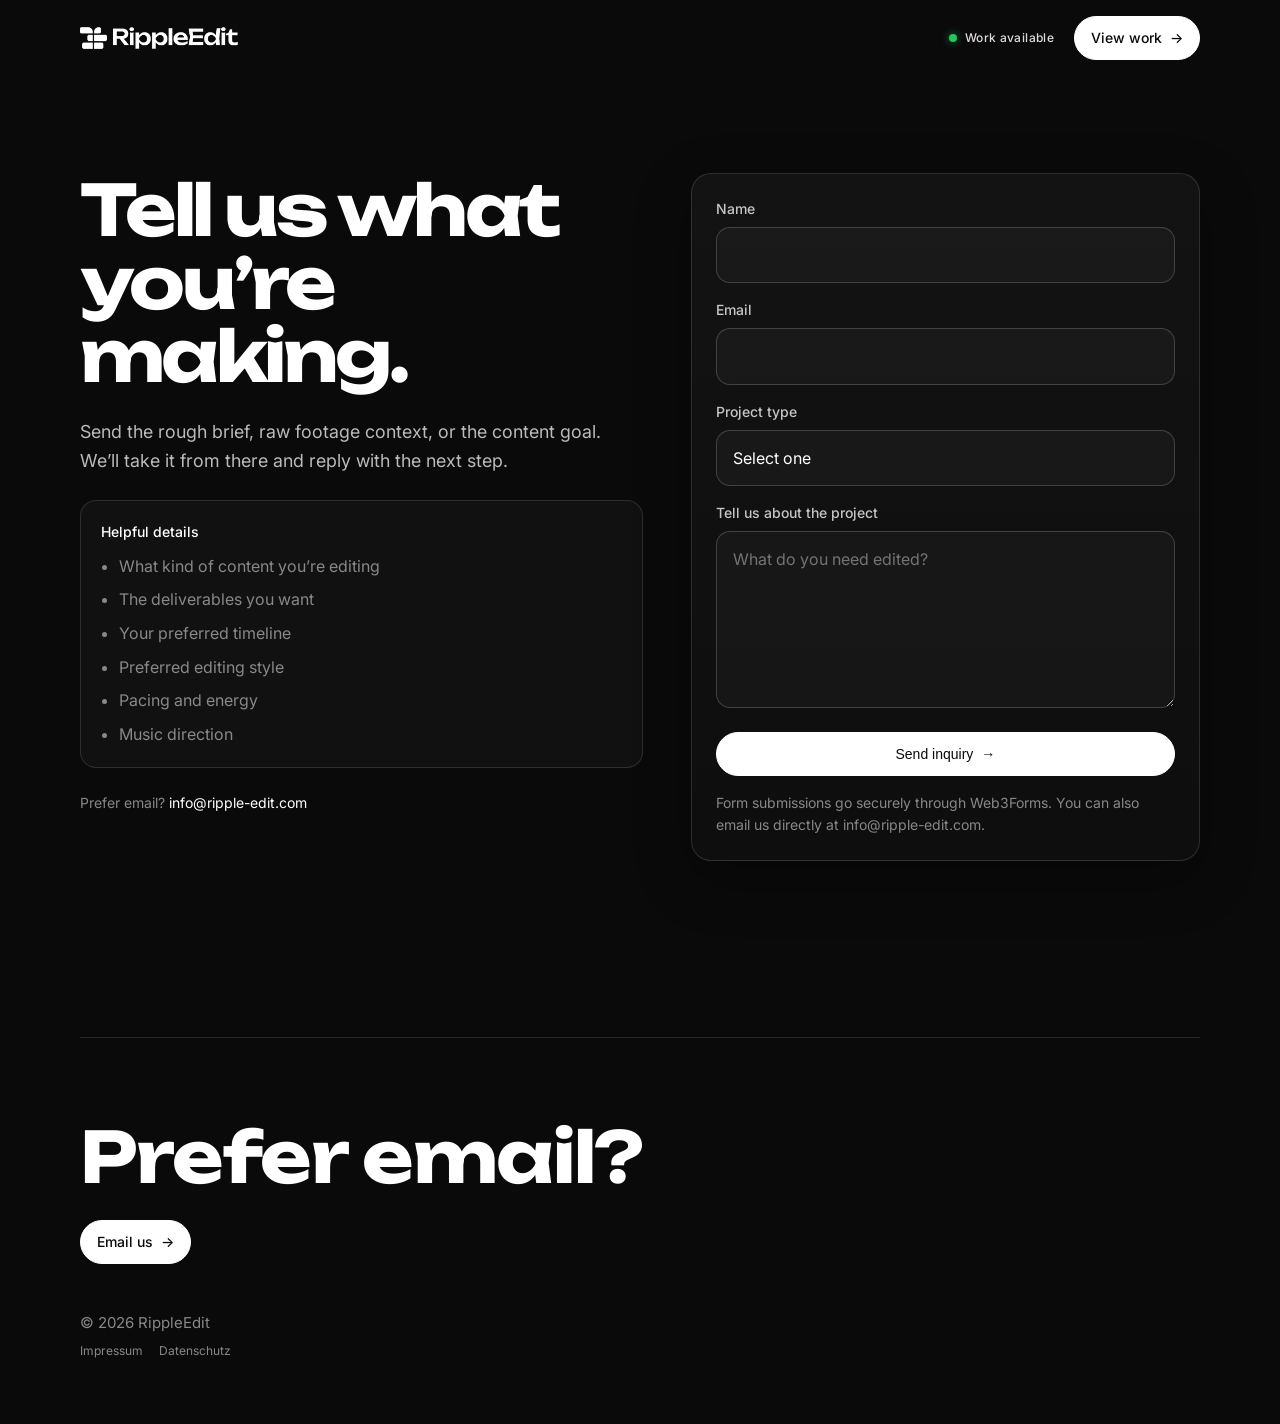
==== contact.html @ 8aa1b590 "Launch website updates" ====
<!DOCTYPE html>
<html lang="en">
  <head>
    <meta charset="UTF-8" />
    <meta name="viewport" content="width=device-width, initial-scale=1.0" />
    <meta
      name="description"
      content="Contact RippleEdit about your next video editing project."
    />
    <title>Contact | RippleEdit</title>
    <link rel="preconnect" href="https://fonts.googleapis.com" />
    <link rel="preconnect" href="https://fonts.gstatic.com" crossorigin />
    <link href="https://fonts.googleapis.com/css2?family=Inter:wght@400;500;700&family=Unbounded:wght@700;900&display=swap" rel="stylesheet" />
    <link rel="icon" type="image/png" href="assets/favicon.png" />
    <link rel="stylesheet" href="css/styles.css" />
    <link rel="stylesheet" href="css/sections.css" />
    <link rel="stylesheet" href="css/contact.css" />
    <script type="module" src="js/main.js"></script>
  </head>
  <body>
    <header class="site-header">
      <div class="container nav-shell">
        <a class="brand" href="index.html" aria-label="RippleEdit home">
          <img
            class="brand-mark"
            src="assets/logotype.png"
            alt="RippleEdit logo"
            width="auto"
            height="36"
          />
        </a>

        <div class="header-actions">
          <span class="availability-pill availability-pill--header">
            <span class="availability-dot availability-dot--pulse" aria-hidden="true"></span>
            <span class="availability-pill-text">Work available</span>
          </span>
          <a class="button button--primary button--nav" href="index.html#work">
            View work
            <span aria-hidden="true">→</span>
          </a>
        </div>
      </div>
    </header>

    <main class="contact-page" id="top">
      <section class="contact-shell section reveal-on-scroll" aria-labelledby="contact-title">
        <div class="container contact-grid">
          <div class="contact-intro">
            <h1 class="contact-title" id="contact-title">Tell us what you’re making.</h1>
            <p class="contact-lead">
              Send the rough brief, raw footage context, or the content goal. We’ll take it from there and reply with the next step.
            </p>

            <div class="contact-notes" aria-label="What to include">
              <p class="contact-notes-title">Helpful details</p>
              <ul class="contact-list">
                <li>What kind of content you’re editing</li>
                <li>The deliverables you want</li>
                <li>Your preferred timeline</li>
                <li>Preferred editing style</li>
                <li>Pacing and energy</li>
                <li>Music direction</li>
              </ul>
            </div>

            <p class="contact-fallback">
              Prefer email? <a href="mailto:info@ripple-edit.com">info@ripple-edit.com</a>
            </p>
          </div>

          <div class="contact-card">
            <form
              class="contact-form"
              action="https://api.web3forms.com/submit"
              method="post"
              data-contact-form
            >
              <input type="hidden" name="access_key" value="83617841-944b-40cf-ba4a-b5f3425254eb" />
              <input type="hidden" name="subject" value="New RippleEdit inquiry" />
              <input type="hidden" name="from_name" value="RippleEdit Website" />

              <label class="contact-honeypot" aria-hidden="true">
                <span>Leave this field empty</span>
                <input type="checkbox" name="botcheck" tabindex="-1" autocomplete="off" />
              </label>

              <label class="contact-field">
                <span>Name</span>
                <input type="text" name="name" autocomplete="name" required />
              </label>

              <label class="contact-field">
                <span>Email</span>
                <input type="email" name="email" autocomplete="email" required />
              </label>

              <label class="contact-field">
                <span>Project type</span>
                <select name="project_type" required>
                  <option value="" selected disabled>Select one</option>
                  <option value="long_form">Long form</option>
                  <option value="short_form">Short form</option>
                  <option value="retainer">Ongoing retainer</option>
                  <option value="other">Other</option>
                </select>
              </label>

              <label class="contact-field">
                <span>Tell us about the project</span>
                <textarea name="message" rows="6" placeholder="What do you need edited?" required></textarea>
              </label>

              <button class="button button--primary contact-submit" type="submit">
                Send inquiry
                <span aria-hidden="true">→</span>
              </button>

              <p class="contact-status" data-contact-status role="status" aria-live="polite"></p>
            </form>

            <p class="contact-disclaimer">
              Form submissions go securely through Web3Forms. You can also email us directly at info@ripple-edit.com.
            </p>
          </div>
        </div>
      </section>
    </main>

    <footer class="footer section reveal-on-scroll">
      <div class="container footer-inner">
        <div class="footer-copy">
          <h2><span class="section-heading-line">Prefer email?</span></h2>
          <a class="button button--primary" href="mailto:info@ripple-edit.com">
            Email us
            <span aria-hidden="true">→</span>
          </a>
        </div>
        <p class="footer-note">© 2026 RippleEdit</p>
        <nav class="footer-legal" aria-label="Legal">
          <a href="impressum.html">Impressum</a>
          <a href="datenschutz.html">Datenschutz</a>
        </nav>
      </div>
    </footer>
  </body>
</html>
---- css/styles.css ----
:root {
  --color-bg: #0a0a0a;
  --color-text: #ffffff;
  --color-muted: #888888;
  --color-accent: #c0392b;
  --color-mint: #8dffd9;
  --color-border: rgba(255, 255, 255, 0.12);
  --color-border-strong: rgba(255, 255, 255, 0.18);

  --font-sans: "Inter", system-ui, -apple-system, BlinkMacSystemFont, "Segoe UI", sans-serif;
  --font-heading: "Unbounded", "Inter", sans-serif;

  --space-1: 0.25rem;
  --space-2: 0.5rem;
  --space-3: 0.75rem;
  --space-4: 1rem;
  --space-5: 1.25rem;
  --space-6: 1.5rem;
  --space-8: 2rem;
  --space-10: 2.5rem;
  --space-12: 3rem;
  --space-16: 4rem;
  --space-20: 5rem;
  --space-24: 6rem;
  --space-32: 8rem;

  --container-width: 1120px;
  --radius-media: 16px;
  --radius-pill: 999px;
  --header-height: 76px;

  --font-size-xs:   0.6875rem;
  --font-size-sm:   0.875rem;
  --font-size-base: 0.9375rem;
  --font-size-body: 0.875rem;
  --font-size-md:   1rem;
  --font-size-lg:   1.125rem;

  --font-weight-normal: 400;
  --font-weight-medium: 500;
  --font-weight-bold:   700;

  --letter-spacing-ui:    0.12em;
  --letter-spacing-tight: -0.02em;

  --transition-base: 180ms ease;
}

*,
*::before,
*::after {
  box-sizing: border-box;
}

html {
  scroll-behavior: auto;
}

body {
  margin: 0;
  background: var(--color-bg);
  color: var(--color-text);
  font-family: var(--font-sans);
  line-height: 1.5;
  overflow-x: hidden;
  text-rendering: optimizeLegibility;
  -webkit-font-smoothing: antialiased;
}

img,
iframe {
  display: block;
  max-width: 100%;
}

img {
  height: auto;
}

a {
  color: inherit;
  text-decoration: none;
}

button,
a {
  -webkit-tap-highlight-color: transparent;
}

main {
  display: block;
  position: relative;
}

.container {
  width: min(calc(100% - 2rem), var(--container-width));
  margin: 0 auto;
}

.section {
  padding: var(--space-20) 0;
}

.site-header {
  position: sticky;
  top: 0;
  z-index: 20;
  background: var(--color-bg);
  border-bottom: 1px solid transparent;
}

.nav-shell {
  min-height: var(--header-height);
  display: flex;
  align-items: center;
  justify-content: space-between;
  gap: var(--space-4);
}

.header-actions {
  display: flex;
  align-items: center;
  justify-content: flex-end;
  gap: var(--space-5);
  margin-left: auto;
  flex-wrap: wrap;
}

.availability-pill {
  display: inline-flex;
  align-items: center;
  justify-content: center;
  gap: 0.5rem;
  min-height: 2.5rem;
  padding: 0.5rem 0.875rem;
  border: 1px solid rgba(255, 255, 255, 0.16);
  border-radius: var(--radius-pill);
  background: rgba(34, 197, 94, 0.08);
  color: rgba(255, 255, 255, 0.84);
  font-size: var(--font-size-xs);
  font-weight: var(--font-weight-medium);
  letter-spacing: 0.04em;
  line-height: 1;
  white-space: nowrap;
}

.availability-pill--header {
  min-height: 0;
  padding: 0;
  gap: 0.5rem;
  background: transparent;
  border: 0;
  color: rgba(255, 255, 255, 0.86);
  font-size: 0.75rem;
  letter-spacing: 0.03em;
}

.availability-dot {
  width: 8px;
  height: 8px;
  border-radius: 50%;
  background: #22c55e;
  box-shadow: 0 0 8px rgba(34, 197, 94, 0.6);
  flex: 0 0 auto;
}

.availability-dot--pulse {
  animation: availability-pulse 2.2s ease-in-out infinite;
}

.availability-pill-text {
  line-height: 1;
}

.brand {
  display: inline-flex;
  align-items: center;
  gap: var(--space-3);
  min-width: 0;
}

.brand-mark {
  height: 36px;
  width: auto;
  display: block;
  flex: 0 0 auto;
}

.button {
  display: inline-flex;
  align-items: center;
  justify-content: center;
  gap: 0.5rem;
  min-height: 2.75rem;
  padding: 0.75rem 1rem;
  border: 1px solid var(--color-border-strong);
  border-radius: var(--radius-pill);
  font-size: var(--font-size-body);
  font-weight: var(--font-weight-medium);
  line-height: 1;
  white-space: nowrap;
  cursor: pointer;
  transition: transform var(--transition-base), background-color var(--transition-base), color var(--transition-base);
}

.button--primary {
  background: var(--color-text);
  color: var(--color-bg);
  border-color: var(--color-text);
}

.button--nav {
  flex: 0 0 auto;
}

.button:hover {
  transform: translateY(-3px);
}

.button:focus-visible,
.brand:focus-visible,
.embed-card iframe:focus-visible {
  outline: 2px solid var(--color-accent);
  outline-offset: 3px;
}

h1,
h2,
h3 {
  font-family: var(--font-heading);
}

.section-heading-line {
  display: block;
}

.footer h2 {
  margin: 0;
  font-size: clamp(2.25rem, 5.5vw, 5rem);
  line-height: 1.1;
  letter-spacing: -0.02em;
}

.reveal-on-scroll .section-heading-line,
.reveal-on-scroll .footer-copy,
.reveal-on-scroll .footer-note,
.reveal-on-scroll .footer-legal,
.reveal-on-scroll .portfolio-block,
.reveal-on-scroll .contact-intro,
.reveal-on-scroll .contact-card {
  opacity: 0;
  transform: translateY(18px);
  filter: blur(10px);
  transition:
    opacity 700ms cubic-bezier(0.22, 1, 0.36, 1),
    transform 700ms cubic-bezier(0.22, 1, 0.36, 1),
    filter 700ms cubic-bezier(0.22, 1, 0.36, 1);
}

.reveal-on-scroll.is-revealed .section-heading-line,
.reveal-on-scroll.is-revealed .footer-copy,
.reveal-on-scroll.is-revealed .footer-note,
.reveal-on-scroll.is-revealed .footer-legal,
.reveal-on-scroll.is-revealed .portfolio-block,
.reveal-on-scroll.is-revealed .contact-intro,
.reveal-on-scroll.is-revealed .contact-card {
  opacity: 1;
  transform: none;
  filter: none;
}

.reveal-on-scroll .section-heading-line:nth-child(2),
.reveal-on-scroll .footer-copy,
.reveal-on-scroll .contact-card {
  transition-delay: 110ms;
}

.reveal-on-scroll .portfolio-block + .portfolio-block {
  transition-delay: 160ms;
}

.reveal-on-scroll .footer-copy .section-heading-line {
  opacity: 0;
  transform: translateY(18px);
  filter: blur(10px);
  transition:
    opacity 700ms cubic-bezier(0.22, 1, 0.36, 1),
    transform 700ms cubic-bezier(0.22, 1, 0.36, 1),
    filter 700ms cubic-bezier(0.22, 1, 0.36, 1);
}

.reveal-on-scroll.is-revealed .footer-copy .section-heading-line {
  opacity: 1;
  transform: none;
  filter: none;
}

.footer-copy .section-heading-line:first-child {
  transition-delay: 0ms;
}

.footer-copy .section-heading-line:last-child {
  transition-delay: 120ms;
}

@media (max-width: 700px) {
  .header-actions {
    gap: var(--space-2);
  }

  .availability-pill {
    min-height: 2.2rem;
    padding: 0.45rem 0.75rem;
  }
}

.contact-shell.reveal-on-scroll .contact-intro {
  transition-delay: 0ms;
}

.contact-shell.reveal-on-scroll .contact-card {
  transition-delay: 140ms;
}

@media (max-width: 520px) {
  .header-actions {
    gap: var(--space-2);
  }

  .availability-pill--header {
    display: none;
  }

  .button--nav {
    display: none;
  }

  .availability-pill {
    font-size: 0.625rem;
  }
}

@media (prefers-reduced-motion: reduce) {
  html {
    scroll-behavior: auto;
  }

  .availability-dot--pulse {
    animation: none;
  }
}

@keyframes availability-pulse {
  0%,
  100% {
    opacity: 0.55;
    transform: scale(0.92);
  }

  50% {
    opacity: 1;
    transform: scale(1);
  }
}
---- css/sections.css ----
.section-heading {
  margin-bottom: var(--space-10);
}

.section-heading h2 {
  margin: 0;
  font-size: clamp(2rem, 4vw, 3.5rem);
  line-height: 1.05;
  letter-spacing: -0.05em;
}

.process {
  padding-top: clamp(6.5rem, 9vw, 9rem);
  padding-bottom: clamp(5.5rem, 7vw, 7.5rem);
}

.process-pin-track {
  position: relative;
  height: var(--pin-length, 320vh);
}

.process-pin-stage {
  position: sticky;
  top: 15vh;
}

.process .section-heading {
  margin-bottom: clamp(3rem, 5vw, 4.5rem);
}

.process-timeline {
  position: relative;
  display: grid;
  gap: clamp(1.5rem, 3vw, 3rem);
  --process-marker-column: 4rem;
  --process-content-width: 60rem;
  --process-rail-top: 0px;
  --process-rail-height: 0px;
  --process-progress: 0;
}

.process-progress {
  position: absolute;
  left: calc(var(--process-marker-column) / 2);
  top: var(--process-rail-top);
  height: var(--process-rail-height);
  width: 1px;
  transform: translateX(-50%);
  z-index: 0;
  pointer-events: none;
}

.process-progress-track,
.process-progress-fill {
  position: absolute;
  left: 0;
  width: 1px;
  border-radius: 999px;
}

.process-progress-track {
  inset: 0;
  background: var(--color-border);
}

.process-progress-fill {
  top: 0;
  height: 100%;
  background: var(--color-text);
  box-shadow: 0 0 0 1px rgba(255, 255, 255, 0.06);
  transform: scaleY(var(--process-progress, 0));
  transform-origin: top;
  will-change: transform;
}

.process-step {
  position: relative;
  display: grid;
  grid-template-columns: var(--process-marker-column) minmax(0, 1fr);
  gap: clamp(1rem, 2.2vw, 2.25rem);
  align-items: start;
}

.process-marker {
  position: relative;
  grid-column: 1;
  display: flex;
  flex-direction: column;
  align-items: center;
  z-index: 2;
}

.process-number {
  display: inline-flex;
  align-items: center;
  justify-content: center;
  width: 2.5rem;
  height: 2.5rem;
  border: 1px solid rgba(255, 255, 255, 0.22);
  border-radius: 50%;
  color: rgba(255, 255, 255, 0.68);
  background: var(--color-bg);
  font-size: 0.875rem;
  font-weight: 700;
  letter-spacing: 0.08em;
  transition: color var(--transition-base), border-color var(--transition-base), background-color var(--transition-base);
  position: relative;
  z-index: 2;
}

.process-line {
  display: none;
}

.process-content {
  width: min(100%, var(--process-content-width));
  position: relative;
  z-index: 1;
  padding-bottom: 0;
  grid-column: 2;
  justify-self: start;
  text-align: left;
}

.process-content h3,
.portfolio-header h3 {
  margin: 0;
  font-size: 1.375rem;
  line-height: 1.1;
  color: rgba(255, 255, 255, 0.7);
  transition: color var(--transition-base);
}

.process-step-label {
  display: block;
  font-size: var(--font-size-xs);
  color: var(--color-muted);
  font-weight: var(--font-weight-medium);
  letter-spacing: 0.1em;
  margin-bottom: var(--space-2);
}

.process-content h3 {
  display: flex;
  align-items: center;
  gap: 0.5rem;
}

.process-content h3 svg {
  flex-shrink: 0;
  opacity: 0.5;
  transition: opacity var(--transition-base);
}

.js .process-step {
  --step-reveal: 0;
}

.process-content h3,
.process-content p {
  margin: 0;
  color: var(--color-muted);
  font-size: 1rem;
  opacity: var(--step-reveal, 0);
  transform: translateY(calc((1 - var(--step-reveal, 0)) * 16px));
  filter: blur(calc((1 - var(--step-reveal, 0)) * 8px));
  transition:
    opacity 500ms cubic-bezier(0.22, 1, 0.36, 1),
    transform 500ms cubic-bezier(0.22, 1, 0.36, 1),
    filter 500ms cubic-bezier(0.22, 1, 0.36, 1);
}

.process-content h3 {
  max-width: 60rem;
}

.process-content p {
  max-width: 58rem;
  margin-top: var(--space-2);
}

.process-step.is-visible .process-content h3 {
  color: var(--color-text);
}

.process-step.is-visible .process-content h3 svg {
  opacity: 0.7;
}

.process-step.is-visible .process-number {
  color: var(--color-text);
  border-color: var(--color-text);
  background: var(--color-bg);
}

.process-word {
  display: inline-block;
  margin-right: 0.24em;
  opacity: 0;
  transform: translateY(16px);
  will-change: transform, opacity, filter;
}

.portfolio-header p {
  margin: var(--space-2) 0 0;
  color: var(--color-muted);
  font-size: 1rem;
}

.process-addons {
  display: flex;
  flex-wrap: wrap;
  gap: var(--space-3);
  margin-top: var(--space-8);
}

.pill {
  display: inline-flex;
  align-items: center;
  justify-content: center;
  min-height: 2.5rem;
  padding: 0.5rem 0.875rem;
  border: 1px solid var(--color-border-strong);
  border-radius: var(--radius-pill);
  color: var(--color-text);
  font-size: 0.875rem;
  font-weight: 500;
}

.client-words {
  padding-top: clamp(4.5rem, 7vw, 6.5rem);
  padding-bottom: clamp(3.5rem, 6vw, 5rem);
}

.client-words-pin-track {
  position: relative;
  height: var(--client-words-length, 300vh);
}

.client-words-pin-stage {
  position: sticky;
  top: 12vh;
}

.client-words-shell {
  display: flex;
  flex-direction: column;
  gap: var(--space-4);
}

.client-words-heading {
  margin-bottom: 0;
}

.client-words-heading h2 {
  font-size: clamp(1.65rem, 3.7vw, 3rem);
  line-height: 1.02;
  white-space: nowrap;
}

.js .client-words-heading .section-heading-line {
  opacity: 0;
  transform: translateY(14px);
  filter: blur(8px);
  will-change: transform, opacity, filter;
}

.client-words.is-revealed .client-words-heading .section-heading-line {
  opacity: 1;
  transform: none;
  filter: none;
}

.client-rail {
  position: relative;
  min-height: clamp(30rem, 62vh, 38rem);
}

.client-panel {
  position: absolute;
  inset: 0;
  display: flex;
  flex-direction: column;
  align-items: center;
  justify-content: center;
  gap: var(--space-4);
  width: min(100%, 52rem);
  margin: 0 auto;
  opacity: var(--panel-opacity, 0);
  transform: translateY(var(--panel-offset-y, 0)) scale(var(--panel-scale, 1));
  filter: blur(var(--panel-blur, 0));
  transition:
    opacity 650ms cubic-bezier(0.22, 1, 0.36, 1),
    transform 650ms cubic-bezier(0.22, 1, 0.36, 1),
    filter 650ms cubic-bezier(0.22, 1, 0.36, 1);
  pointer-events: none;
}

.client-panel.is-active {
  pointer-events: auto;
}

.client-card {
  display: flex;
  align-items: flex-start;
  gap: var(--space-3);
  padding: var(--space-4);
  border: 1px solid var(--color-border);
  border-radius: var(--radius-media);
  background: rgba(255, 255, 255, 0.03);
  opacity: 1;
  transform: none;
  transition:
    border-color var(--transition-base),
    background-color var(--transition-base),
    transform var(--transition-base),
    box-shadow var(--transition-base);
  width: min(100%, 16.5rem);
  cursor: pointer;
}

.client-panel.is-active .client-card {
  border-color: rgba(255, 255, 255, 0.22);
  background: rgba(255, 255, 255, 0.05);
}

.client-card--link:hover,
.client-card--link:focus-visible {
  border-color: rgba(255, 255, 255, 0.3);
  background: rgba(255, 255, 255, 0.07);
  transform: translateY(-3px);
  box-shadow: 0 18px 36px rgba(0, 0, 0, 0.18);
  outline: none;
}

.client-card--link:focus-visible {
  box-shadow:
    0 0 0 2px rgba(255, 255, 255, 0.18),
    0 18px 36px rgba(0, 0, 0, 0.18);
}

.client-card-avatar {
  width: 48px;
  height: 48px;
  border-radius: 50%;
  overflow: hidden;
  flex-shrink: 0;
  background: rgba(255, 255, 255, 0.06);
}

.client-card-avatar img {
  width: 100%;
  height: 100%;
  object-fit: cover;
}

.client-card-body {
  display: flex;
  flex-direction: column;
  gap: var(--space-2);
  min-width: 0;
}

.client-card-name {
  margin: 0;
  color: var(--color-text);
  font-size: var(--font-size-sm);
  font-weight: var(--font-weight-medium);
  line-height: 1.2;
}

.client-card-stats {
  display: flex;
  flex-direction: column;
  gap: 3px;
}

.client-card-stat {
  display: flex;
  align-items: center;
  gap: 5px;
  font-size: var(--font-size-xs);
  color: var(--color-muted);
  line-height: 1.2;
}

.client-card-stat-value {
  color: var(--color-text);
  font-weight: var(--font-weight-medium);
}

.client-card-icon {
  width: 11px;
  height: 11px;
  flex-shrink: 0;
  opacity: 0.85;
  display: block;
}

.client-card-stat-label {
  color: var(--color-muted);
}

.client-quote {
  display: flex;
  flex-direction: column;
  gap: var(--space-2);
  opacity: var(--quote-opacity, 1);
  transform: translateY(var(--quote-y, 0));
  filter: blur(var(--quote-blur, 0));
  text-align: center;
  align-items: center;
  width: min(100%, 36rem);
  max-width: 36rem;
}

.client-quote::before,
.client-quote::after {
  font-family: var(--font-heading);
  font-size: clamp(2rem, 4vw, 3.25rem);
  line-height: 1;
  color: rgba(255, 255, 255, 0.22);
}

.client-quote::before {
  content: "“";
  align-self: flex-start;
  margin-left: -0.12em;
  margin-bottom: calc(var(--space-1) * -1);
}

.client-quote::after {
  content: none;
}

.client-quote-text {
  margin: 0;
  max-width: 28ch;
  font-size: clamp(1.05rem, 1.9vw, 1.7rem);
  line-height: 1.12;
  letter-spacing: -0.03em;
  text-wrap: balance;
}

.client-quote-word {
  display: inline-block;
  margin-right: 0.24em;
  opacity: 0;
  transform: translateY(18px);
  will-change: transform, opacity, filter;
}

.testimonial {
  margin: 0;
  display: flex;
  flex-direction: column;
  gap: var(--space-3);
}

.testimonial blockquote {
  margin: 0;
}

.testimonial-mark {
  display: block;
  font-size: 2rem;
  line-height: 1;
  color: rgba(255, 255, 255, 0.15);
  font-family: var(--font-heading);
  margin-bottom: 0;
}

.testimonial-text {
  margin: 0;
  font-size: var(--font-size-base);
  line-height: 1.65;
  color: var(--color-text);
}

.testimonial-author {
  font-size: var(--font-size-sm);
  color: var(--color-muted);
  font-style: normal;
}

.portfolio {
  padding-bottom: var(--space-24);
}

.testimonials-section {
  padding-top: var(--space-16);
  padding-bottom: var(--space-24);
}

.testimonials-section .section-heading {
  margin-bottom: var(--space-8);
}

.portfolio-block + .portfolio-block {
  margin-top: var(--space-16);
}

.portfolio-header {
  display: flex;
  flex-direction: column;
  gap: var(--space-2);
  margin-bottom: var(--space-6);
}

.work-carousel {
  display: flex;
  align-items: center;
  gap: var(--space-3);
  min-width: 0;
}

.work-strip {
  display: flex;
  flex: 1 1 auto;
  overflow-x: auto;
  overflow-y: visible;
  gap: var(--space-5);
  padding: var(--space-2) 0 var(--space-4);
  scroll-snap-type: x mandatory;
  scrollbar-width: none;
  -ms-overflow-style: none;
  min-width: 0;
  overscroll-behavior-x: contain;
}

.work-strip::-webkit-scrollbar {
  display: none;
}

.work-card {
  flex: 0 0 auto;
  display: flex;
  flex-direction: column;
  gap: var(--space-3);
  margin: 0;
  scroll-snap-align: start;
  cursor: pointer;
  color: inherit;
  text-align: left;
  background: transparent;
  border: 0;
  padding: 0;
  transition: transform var(--transition-base), opacity var(--transition-base);
}

.work-card:hover,
.work-card:focus-visible {
  transform: translateY(-4px);
}

.work-card:focus-visible {
  outline: 2px solid var(--color-accent);
  outline-offset: 4px;
}

.work-strip[data-work-strip="long"] .work-card {
  width: clamp(18rem, 28vw, 28rem);
}

.work-strip[data-work-strip="short"] .work-card {
  width: clamp(10rem, 16vw, 16rem);
}

.work-card-media {
  position: relative;
  overflow: hidden;
  border-radius: var(--radius-media);
  background: rgba(255, 255, 255, 0.06);
}

.work-strip[data-work-strip="long"] .work-card-media {
  aspect-ratio: 16 / 9;
}

.work-strip[data-work-strip="short"] .work-card-media {
  aspect-ratio: 9 / 16;
}

.work-card-video {
  width: 100%;
  height: 100%;
  object-fit: cover;
}

.work-card-media--embed {
  background: #000;
}

.work-card-embed {
  width: 100%;
  height: 100%;
  border: 0;
  pointer-events: none;
}

.work-card-title {
  margin: 0;
  color: var(--color-text);
  font-size: var(--font-size-sm);
}

.work-nav {
  appearance: none;
  position: relative;
  flex: 0 0 auto;
  width: auto;
  height: auto;
  border: 0;
  border-radius: 0;
  background: transparent;
  color: rgba(255, 255, 255, 0.72);
  display: grid;
  place-items: center;
  padding: var(--space-4) var(--space-2);
  cursor: pointer;
  z-index: 2;
  pointer-events: auto;
  transition: transform var(--transition-base), color var(--transition-base), opacity var(--transition-base);
}

.work-nav:hover,
.work-nav:focus-visible {
  color: rgba(255, 255, 255, 0.94);
  transform: scale(1.06);
}

.work-nav:focus-visible {
  outline: 2px solid var(--color-accent);
  outline-offset: 3px;
}

.work-nav--prev {
  margin-right: var(--space-1);
}

.work-nav--next {
  margin-left: var(--space-1);
}

.work-nav-icon {
  display: block;
  pointer-events: none;
}

.work-lightbox {
  position: fixed;
  inset: 0;
  z-index: 100;
  display: flex;
  align-items: center;
  justify-content: center;
}

.work-lightbox[hidden] {
  display: none;
}

.work-lightbox-backdrop {
  position: absolute;
  inset: 0;
  background: rgba(5, 5, 5, 0.78);
  backdrop-filter: blur(18px);
  -webkit-backdrop-filter: blur(18px);
}

.work-lightbox-stage {
  position: relative;
  z-index: 1;
  width: min(92vw, 1100px);
  aspect-ratio: 16 / 9;
  border-radius: var(--radius-media);
  overflow: hidden;
  box-shadow: 0 30px 80px rgba(0, 0, 0, 0.45);
  background: #000;
}

.work-lightbox--short .work-lightbox-stage {
  aspect-ratio: 9 / 16;
  height: 84vh;
  width: auto;
  max-width: min(92vw, 1100px);
}

.work-lightbox-iframe {
  width: 100%;
  height: 100%;
  border: 0;
}

.work-lightbox-close {
  position: absolute;
  top: var(--space-6);
  right: var(--space-6);
  z-index: 2;
  width: 2.75rem;
  height: 2.75rem;
  border: 0;
  border-radius: var(--radius-pill);
  background: rgba(255, 255, 255, 0.92);
  color: var(--color-bg);
  display: grid;
  place-items: center;
  cursor: pointer;
  transition: transform var(--transition-base), background-color var(--transition-base);
}

.work-lightbox-close:hover,
.work-lightbox-close:focus-visible {
  transform: scale(1.06);
  background: rgba(255, 255, 255, 1);
}

.work-lightbox-close:focus-visible {
  outline: 2px solid var(--color-accent);
  outline-offset: 3px;
}

.work-lightbox-nav {
  position: absolute;
  top: 50%;
  z-index: 2;
  width: 3rem;
  height: 3rem;
  border: 0;
  border-radius: var(--radius-pill);
  background: rgba(255, 255, 255, 0.92);
  color: var(--color-bg);
  display: grid;
  place-items: center;
  cursor: pointer;
  transition: transform var(--transition-base), background-color var(--transition-base);
  transform: translateY(-50%);
}

.work-lightbox-nav:hover,
.work-lightbox-nav:focus-visible {
  transform: translateY(-50%) scale(1.06);
  background: rgba(255, 255, 255, 1);
}

.work-lightbox-nav:focus-visible {
  outline: 2px solid var(--color-accent);
  outline-offset: 3px;
}

.work-lightbox-nav--prev {
  left: var(--space-6);
}

.work-lightbox-nav--next {
  right: var(--space-6);
}

body.lightbox-open {
  overflow: hidden;
}

.footer {
  padding-top: 0;
  padding-bottom: var(--space-16);
}

.footer-inner {
  padding-top: var(--space-20);
  margin-top: var(--space-20);
  border-top: 1px solid var(--color-border);
}

.footer-copy {
  display: flex;
  flex-direction: column;
  align-items: flex-start;
  gap: var(--space-6);
}

.footer-note {
  margin: var(--space-12) 0 0;
  color: var(--color-muted);
  font-size: 0.9375rem;
}

.footer-legal {
  display: flex;
  gap: var(--space-4);
  margin-top: var(--space-2);
}

.footer-legal a {
  font-size: 0.75rem;
  color: var(--color-muted);
  text-decoration: none;
}

.footer-legal a:hover {
  color: var(--color-text);
}

@media (max-width: 900px) {
  .testimonials {
    grid-template-columns: 1fr;
  }
}

@media (max-width: 700px) {
  .section {
    padding: var(--space-16) 0;
  }

  .process {
    padding-top: clamp(5.5rem, 8vw, 7rem);
    padding-bottom: clamp(4.5rem, 7vw, 6rem);
  }

  .process .section-heading {
    margin-bottom: clamp(2.5rem, 4.5vw, 3.5rem);
  }

  .testimonials-section {
    padding-top: var(--space-12);
    padding-bottom: var(--space-20);
  }

  .footer h2 {
    font-size: clamp(2.5rem, 13vw, 4.25rem);
  }

  .process-timeline {
    --process-marker-column: 3.5rem;
    --process-content-width: 18rem;
    gap: clamp(1.25rem, 2.5vw, 2.25rem);
  }

  .process-step {
    gap: var(--space-3);
  }

  .process-number {
    width: 2.25rem;
    height: 2.25rem;
    font-size: 0.8rem;
  }

  .process-pin-track {
    --pin-length: 220vh;
  }

  .process-pin-stage {
    top: 11vh;
  }

  .portfolio {
    padding-bottom: var(--space-20);
  }

  .client-words {
    padding-top: var(--space-12);
    padding-bottom: var(--space-16);
  }

  .client-words-pin-stage {
    top: 9vh;
  }

  .client-words-shell {
    gap: var(--space-4);
  }

  .client-words-grid {
    grid-template-columns: 1fr;
    gap: var(--space-6);
  }

  .client-quote-stack {
    min-height: 16rem;
  }

  .work-carousel {
    gap: var(--space-2);
  }

  .work-strip {
    gap: var(--space-4);
  }

  .work-nav {
    padding-inline: 0;
  }

  .work-lightbox-close {
    top: var(--space-4);
    right: var(--space-4);
  }

  .work-lightbox-nav--prev {
    left: var(--space-4);
  }

  .work-lightbox-nav--next {
    right: var(--space-4);
  }

  .footer {
    padding-bottom: var(--space-12);
  }
}

@media (max-width: 520px) {
  .container {
    width: min(calc(100% - 1.25rem), var(--container-width));
  }

  .button {
    font-size: 0.875rem;
  }

  .button--nav {
    padding-inline: 0.85rem;
  }

  .process-content h3,
  .portfolio-header h3 {
    font-size: 1.25rem;
  }

  .client-words-heading h2 {
    font-size: clamp(1.85rem, 9vw, 2.8rem);
  }

  .client-quote-text {
    max-width: 100%;
    font-size: clamp(1.2rem, 7vw, 1.9rem);
  }

  .client-card {
    width: min(100%, 15.5rem);
    padding: var(--space-3);
  }

  .client-card-avatar {
    width: 42px;
    height: 42px;
  }

  .work-lightbox-close {
    width: 2.5rem;
    height: 2.5rem;
  }

  .work-lightbox-nav {
    width: 2.5rem;
    height: 2.5rem;
  }

  .footer-copy {
    gap: var(--space-5);
  }
}

@media (max-width: 380px) {
  .nav-shell {
    flex-wrap: wrap;
  }

  .button--nav {
    margin-left: auto;
  }
}

@media (prefers-reduced-motion: reduce) {
  .process-pin-track {
    height: auto;
  }

  .process-pin-stage {
    position: static;
    top: auto;
  }

  .client-words-pin-track {
    height: auto;
  }

  .client-words-pin-stage {
    position: static;
    top: auto;
  }

  .client-card,
  .client-quote,
  .client-word {
    opacity: 1;
    transform: none;
    filter: none;
  }

  .client-quote {
    position: relative;
    inset: auto;
    pointer-events: auto;
  }
}
---- css/contact.css ----
.contact-shell {
  padding-top: var(--space-24);
  padding-bottom: var(--space-24);
}

.contact-grid {
  display: grid;
  grid-template-columns: minmax(0, 1.05fr) minmax(320px, 0.95fr);
  gap: var(--space-12);
  align-items: start;
}

.contact-intro {
  display: flex;
  flex-direction: column;
  gap: var(--space-6);
  max-width: 40rem;
}

.availability-pill {
  margin-bottom: 0;
}

.availability-dot {
  width: 8px;
  height: 8px;
  border-radius: 50%;
  background: #22c55e;
  box-shadow: 0 0 8px rgba(34, 197, 94, 0.6);
}

.contact-title {
  margin: 0;
  font-family: var(--font-heading);
  font-size: clamp(2.5rem, 5.5vw, 5rem);
  line-height: 1.04;
  letter-spacing: -0.05em;
}

.contact-lead {
  margin: 0;
  max-width: 34rem;
  color: rgba(255, 255, 255, 0.72);
  font-size: clamp(1rem, 1.4vw, 1.125rem);
  line-height: 1.65;
}

.contact-notes {
  display: flex;
  flex-direction: column;
  gap: var(--space-3);
  padding: var(--space-5);
  border: 1px solid var(--color-border);
  border-radius: var(--radius-media);
  background: rgba(255, 255, 255, 0.03);
}

.contact-notes-title {
  margin: 0;
  font-size: var(--font-size-body);
  font-weight: var(--font-weight-medium);
  color: var(--color-text);
}

.contact-list {
  margin: 0;
  padding-left: 1.1rem;
  color: var(--color-muted);
  line-height: 1.6;
}

.contact-list li + li {
  margin-top: var(--space-2);
}

.contact-fallback {
  margin: 0;
  color: var(--color-muted);
  font-size: var(--font-size-body);
}

.contact-fallback a {
  color: var(--color-text);
}

.contact-fallback a:hover {
  color: var(--color-mint);
}

.contact-card {
  padding: var(--space-6);
  border: 1px solid var(--color-border);
  border-radius: calc(var(--radius-media) + 4px);
  background:
    linear-gradient(180deg, rgba(255, 255, 255, 0.04), rgba(255, 255, 255, 0.02)),
    rgba(10, 10, 10, 0.72);
  box-shadow: 0 18px 56px rgba(0, 0, 0, 0.32);
}

.contact-form {
  display: flex;
  flex-direction: column;
  gap: var(--space-4);
}

.contact-field {
  display: flex;
  flex-direction: column;
  gap: var(--space-2);
}

.contact-field span {
  color: rgba(255, 255, 255, 0.76);
  font-size: var(--font-size-body);
  font-weight: var(--font-weight-medium);
}

.contact-field input,
.contact-field textarea,
.contact-field select {
  width: 100%;
  appearance: none;
  border: 1px solid var(--color-border-strong);
  border-radius: 14px;
  background: rgba(255, 255, 255, 0.03);
  color: var(--color-text);
  font: inherit;
  line-height: 1.5;
  padding: 0.95rem 1rem;
  transition: border-color var(--transition-base), background-color var(--transition-base), box-shadow var(--transition-base);
}

.contact-field textarea {
  resize: vertical;
  min-height: 10rem;
}

.contact-field input::placeholder,
.contact-field textarea::placeholder {
  color: rgba(255, 255, 255, 0.4);
}

.contact-field input:focus,
.contact-field textarea:focus,
.contact-field select:focus {
  outline: none;
  border-color: rgba(141, 255, 217, 0.48);
  background: rgba(255, 255, 255, 0.05);
  box-shadow: 0 0 0 3px rgba(141, 255, 217, 0.16);
}

.contact-submit {
  width: 100%;
  margin-top: var(--space-2);
}

.contact-submit[disabled] {
  cursor: wait;
  opacity: 0.72;
  transform: none;
}

.contact-honeypot {
  position: absolute;
  left: -9999px;
  width: 1px;
  height: 1px;
  opacity: 0;
  pointer-events: none;
}

.contact-status {
  min-height: 1.25rem;
  margin: 0;
  color: var(--color-muted);
  font-size: 0.875rem;
  line-height: 1.45;
}

.contact-status:empty {
  display: none;
}

.contact-status[data-state="success"] {
  color: var(--color-mint);
}

.contact-status[data-state="error"],
.contact-status[data-state="warning"] {
  color: rgba(255, 218, 185, 0.92);
}

.contact-disclaimer {
  margin: var(--space-4) 0 0;
  color: var(--color-muted);
  font-size: 0.875rem;
  line-height: 1.6;
}

@media (max-width: 900px) {
  .contact-grid {
    grid-template-columns: 1fr;
  }
}

@media (max-width: 700px) {
  .contact-shell {
    padding-top: var(--space-20);
    padding-bottom: var(--space-20);
  }

  .contact-intro {
    gap: var(--space-5);
  }

  .contact-card {
    padding: var(--space-5);
  }
}

@media (max-width: 520px) {
  .contact-title {
    font-size: clamp(2.15rem, 11vw, 3.25rem);
  }

  .contact-lead {
    font-size: 0.9375rem;
  }
}
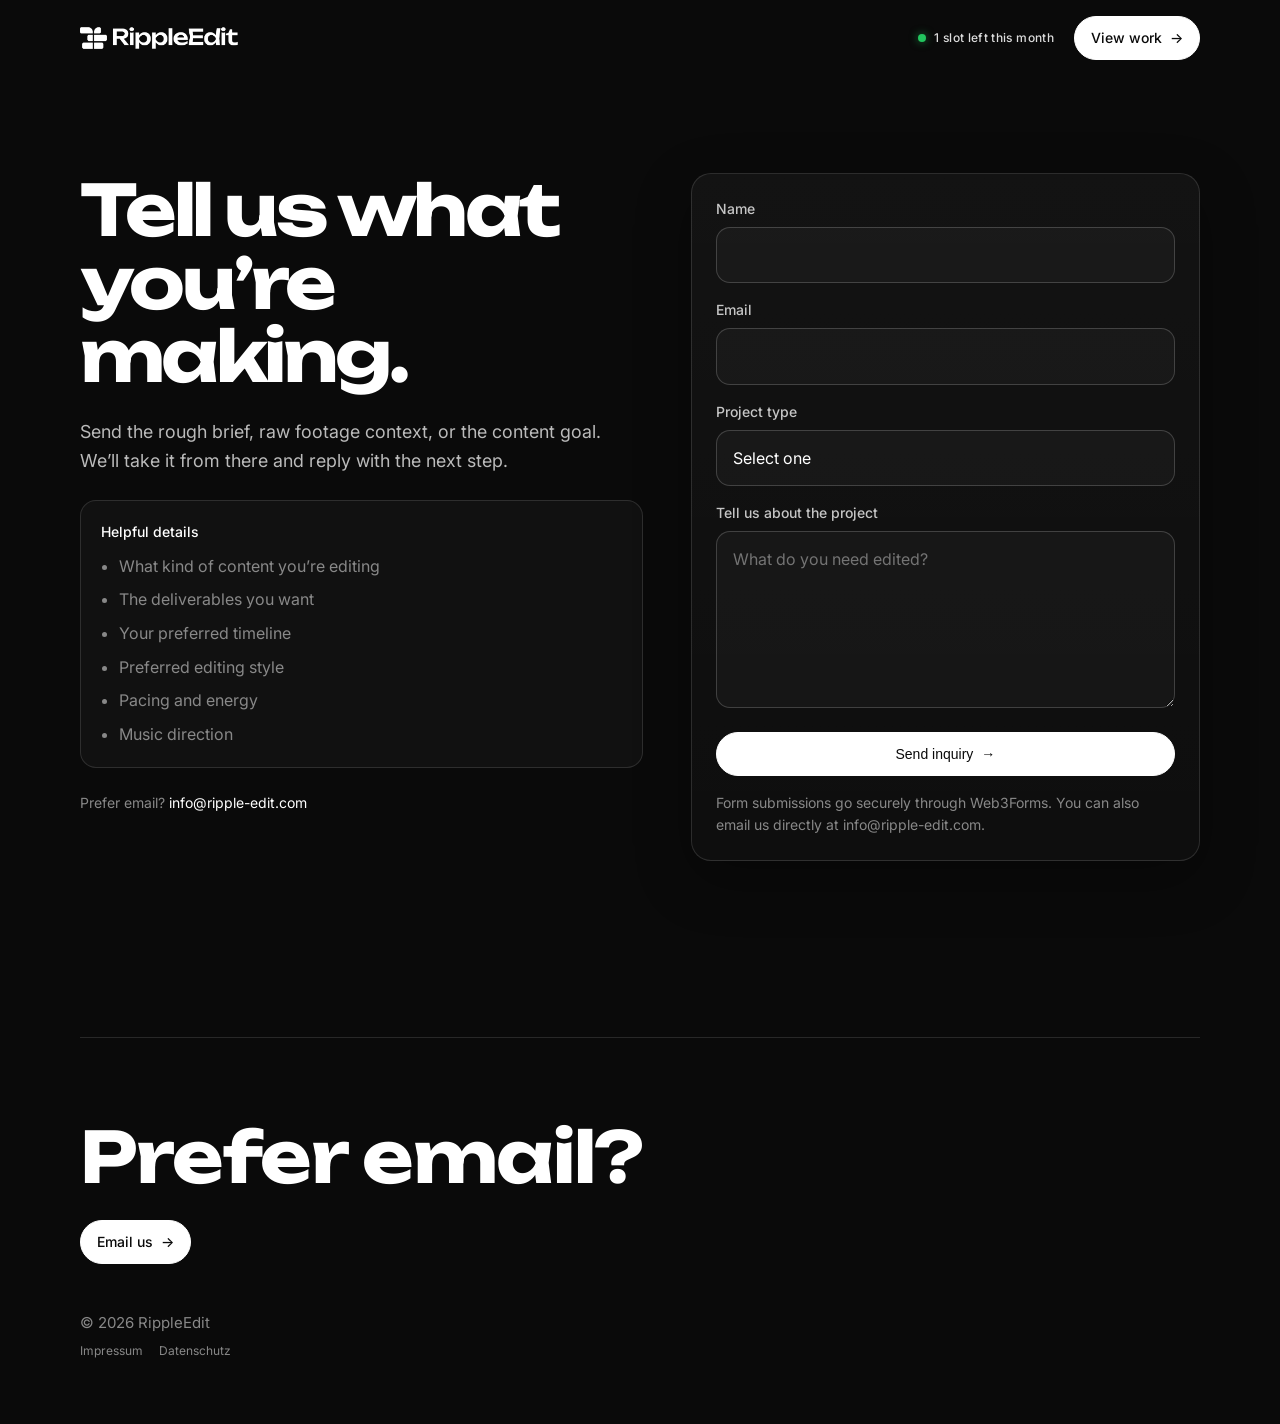
==== commit 8700ad6d: "UI overhaul: remove scroll smoothing, redesign trust carousel, add process GIFs, update branding - R" ====
--- a/contact.html
+++ b/contact.html
@@ -8,6 +8,17 @@
       content="Contact RippleEdit about your next video editing project."
     />
     <title>Contact | RippleEdit</title>
+    <link rel="canonical" href="https://www.ripple-edit.com/contact.html" />
+    <meta property="og:type" content="website" />
+    <meta property="og:site_name" content="RippleEdit" />
+    <meta property="og:title" content="Contact RippleEdit" />
+    <meta property="og:description" content="Tell us what you're making. We'll reply with the next step." />
+    <meta property="og:url" content="https://www.ripple-edit.com/contact.html" />
+    <meta property="og:image" content="https://www.ripple-edit.com/assets/logo.png" />
+    <meta name="twitter:card" content="summary_large_image" />
+    <meta name="twitter:title" content="Contact RippleEdit" />
+    <meta name="twitter:description" content="Tell us what you're making. We'll reply with the next step." />
+    <meta name="twitter:image" content="https://www.ripple-edit.com/assets/logo.png" />
     <link rel="preconnect" href="https://fonts.googleapis.com" />
     <link rel="preconnect" href="https://fonts.gstatic.com" crossorigin />
     <link href="https://fonts.googleapis.com/css2?family=Inter:wght@400;500;700&family=Unbounded:wght@700;900&display=swap" rel="stylesheet" />
@@ -33,7 +44,7 @@
         <div class="header-actions">
           <span class="availability-pill availability-pill--header">
             <span class="availability-dot availability-dot--pulse" aria-hidden="true"></span>
-            <span class="availability-pill-text">Work available</span>
+            <span class="availability-pill-text">1 slot left this month</span>
           </span>
           <a class="button button--primary button--nav" href="index.html#work">
             View work
--- a/css/styles.css
+++ b/css/styles.css
@@ -18,6 +18,7 @@
   --space-6: 1.5rem;
   --space-8: 2rem;
   --space-10: 2.5rem;
+  --space-11: 2.75rem;
   --space-12: 3rem;
   --space-16: 4rem;
   --space-20: 5rem;
@@ -135,7 +136,7 @@
   padding: 0.5rem 0.875rem;
   border: 1px solid rgba(255, 255, 255, 0.16);
   border-radius: var(--radius-pill);
-  background: rgba(34, 197, 94, 0.08);
+  background: rgba(249, 115, 22, 0.08);
   color: rgba(255, 255, 255, 0.84);
   font-size: var(--font-size-xs);
   font-weight: var(--font-weight-medium);
@@ -159,8 +160,8 @@
   width: 8px;
   height: 8px;
   border-radius: 50%;
-  background: #22c55e;
-  box-shadow: 0 0 8px rgba(34, 197, 94, 0.6);
+  background: #f97316;
+  box-shadow: 0 0 8px rgba(249, 115, 22, 0.6);
   flex: 0 0 auto;
 }
 
@@ -331,10 +332,6 @@
     display: none;
   }
 
-  .button--nav {
-    display: none;
-  }
-
   .availability-pill {
     font-size: 0.625rem;
   }
--- a/css/sections.css
+++ b/css/sections.css
@@ -1,5 +1,16 @@
 .section-heading {
   margin-bottom: var(--space-10);
+}
+
+.process-step-media {
+  margin-top: var(--space-4);
+}
+
+.process-gif {
+  width: 100%;
+  max-width: 420px;
+  border-radius: var(--radius-media);
+  display: block;
 }
 
 .section-heading h2 {
@@ -22,6 +33,7 @@
 .process-pin-stage {
   position: sticky;
   top: 15vh;
+  background: var(--color-bg);
 }
 
 .process .section-heading {
@@ -60,7 +72,7 @@
 
 .process-progress-track {
   inset: 0;
-  background: var(--color-border);
+  background: rgba(255, 255, 255, 0.22);
 }
 
 .process-progress-fill {
@@ -240,6 +252,7 @@
 .client-words-pin-stage {
   position: sticky;
   top: 12vh;
+  background: var(--color-bg);
 }
 
 .client-words-shell {
